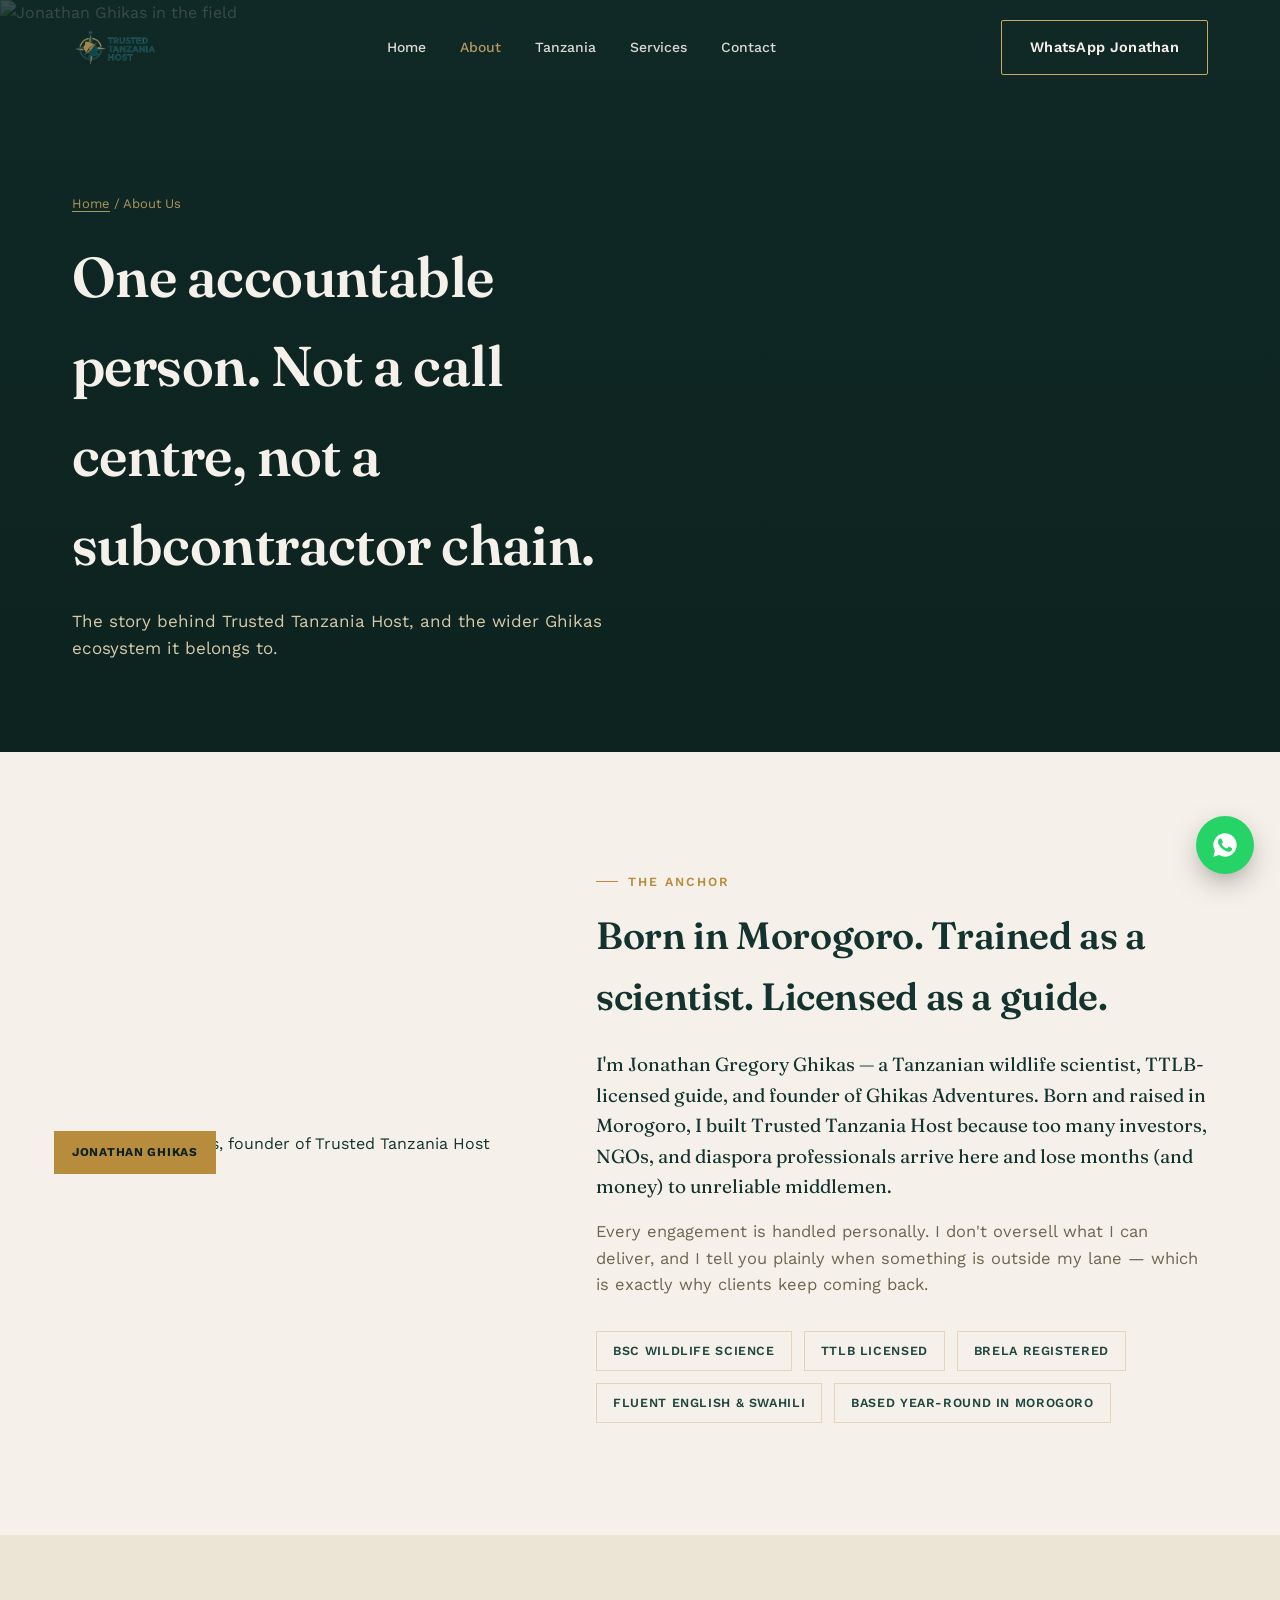
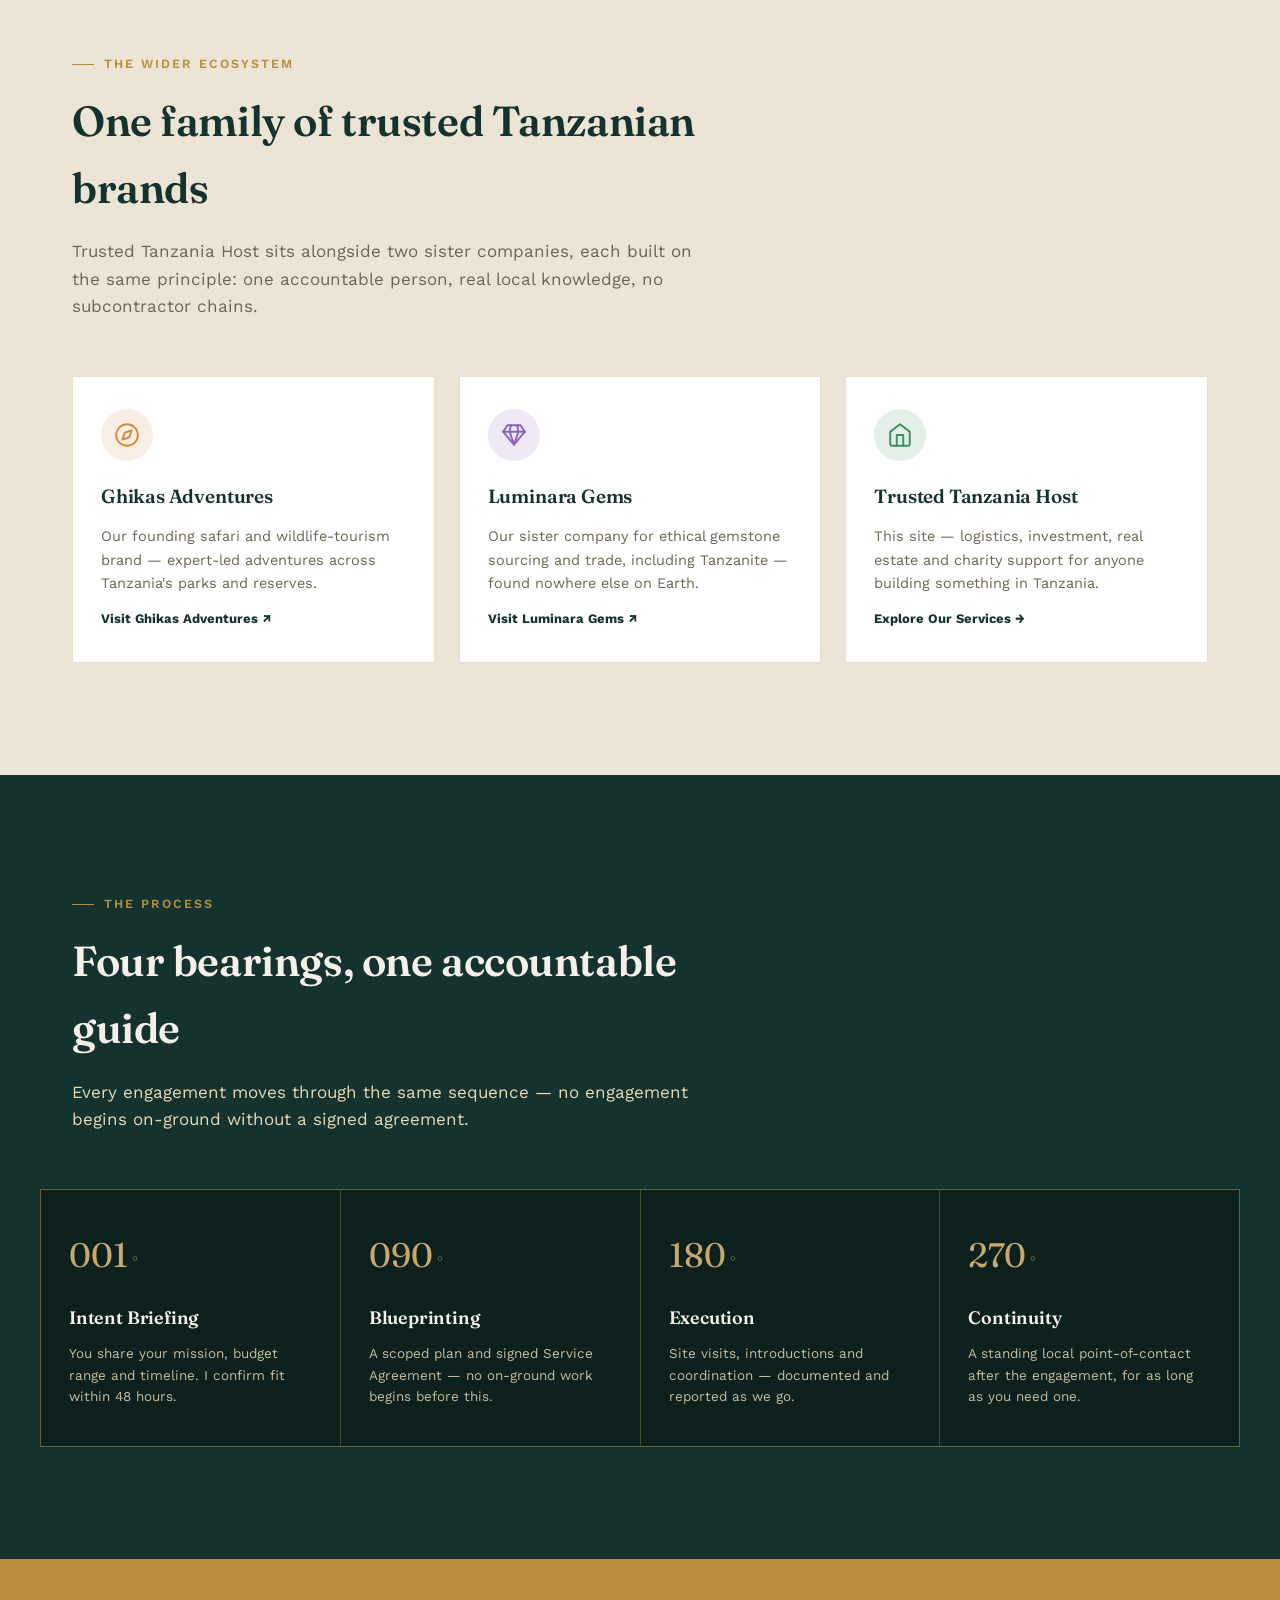
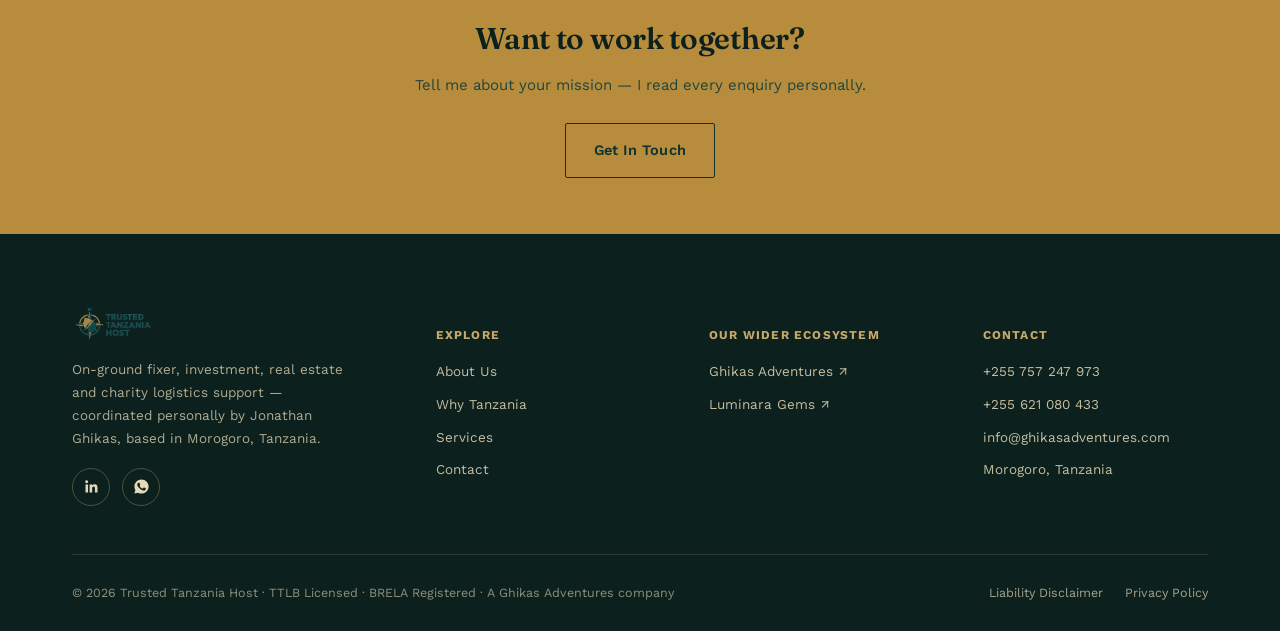
==== about.html @ 5deb57b3 "Add files via upload" ====
<!DOCTYPE html>
<html lang="en">
<head>
<meta charset="UTF-8">
<meta name="viewport" content="width=device-width, initial-scale=1.0">
<title>About Us | Trusted Tanzania Host</title>
<meta name="description" content="Meet Jonathan Ghikas — BSc Wildlife Science, TTLB licensed guide, and founder of Trusted Tanzania Host, Ghikas Adventures and Luminara Gems.">
<link rel="canonical" href="https://tanzaniahost.ghikasadventures.com/about.html">
<meta name="theme-color" content="#14332F">
<link rel="icon" href="favicon.png" type="image/png">
<link rel="apple-touch-icon" href="apple-touch-icon.png">
<link rel="preconnect" href="https://fonts.googleapis.com">
<link rel="preconnect" href="https://fonts.gstatic.com" crossorigin>
<link href="https://fonts.googleapis.com/css2?family=Fraunces:ital,opsz,wght@0,9..144,400;0,9..144,500;0,9..144,600;0,9..144,700;1,9..144,500&family=Work+Sans:wght@400;500;600;700&display=swap" rel="stylesheet">
<link rel="stylesheet" href="styles.css">
</head>
<body>

<header class="site-header" id="siteHeader">
  <div class="wrap">
    <a href="index.html" class="brand">
      <img src="logo-full.png" alt="Trusted Tanzania Host">
    </a>
    <nav class="nav-links" id="navLinks">
      <a href="index.html">Home</a>
      <a href="about.html" class="is-active">About</a>
      <a href="tanzania.html">Tanzania</a>
      <a href="services.html">Services</a>
      <a href="contact.html">Contact</a>
    </nav>
    <div class="header-cta">
      <a class="btn btn-outline" href="https://wa.me/255757247973?text=Hi%20Jonathan%2C%20I%27d%20like%20to%20discuss%20a%20project%20in%20Tanzania." target="_blank" rel="noopener">WhatsApp Jonathan</a>
      <button class="nav-toggle" id="navToggle" aria-label="Toggle menu" aria-expanded="false"></button>
    </div>
  </div>
</header>

<section class="page-hero">
  <div class="page-hero-media"><img src="https://i.postimg.cc/TYzp4x2c/image-45.jpg" alt="Jonathan Ghikas in the field"></div>
  <div class="wrap">
    <span class="breadcrumb"><a href="index.html">Home</a> / About Us</span>
    <h1>One accountable person. Not a call centre, not a subcontractor chain.</h1>
    <p>The story behind Trusted Tanzania Host, and the wider Ghikas ecosystem it belongs to.</p>
  </div>
</section>

<section class="section" id="about">
  <div class="wrap about-grid">
    <div class="about-photo reveal">
      <img src="https://i.postimg.cc/TYzp4x2c/image-45.jpg" alt="Jonathan Ghikas, founder of Trusted Tanzania Host">
      <span class="frame-tag">Jonathan Ghikas</span>
    </div>
    <div class="about-copy reveal">
      <span class="eyebrow">The Anchor</span>
      <h2 style="margin-top:14px; font-size:clamp(26px,3.4vw,38px);">Born in Morogoro. Trained as a scientist. Licensed as a guide.</h2>
      <p style="margin-top:22px;">I'm Jonathan Gregory Ghikas — a Tanzanian wildlife scientist, TTLB-licensed guide, and founder of Ghikas Adventures. Born and raised in Morogoro, I built Trusted Tanzania Host because too many investors, NGOs, and diaspora professionals arrive here and lose months (and money) to unreliable middlemen.</p>
      <p>Every engagement is handled personally. I don't oversell what I can deliver, and I tell you plainly when something is outside my lane — which is exactly why clients keep coming back.</p>
      <ul class="credential-list">
        <li>BSc Wildlife Science</li>
        <li>TTLB Licensed</li>
        <li>BRELA Registered</li>
        <li>Fluent English &amp; Swahili</li>
        <li>Based Year-Round in Morogoro</li>
      </ul>
    </div>
  </div>
</section>

<section class="section section--dim">
  <div class="wrap">
    <div class="section-head reveal">
      <span class="eyebrow">The Wider Ecosystem</span>
      <h2>One family of trusted Tanzanian brands</h2>
      <p>Trusted Tanzania Host sits alongside two sister companies, each built on the same principle: one accountable person, real local knowledge, no subcontractor chains.</p>
    </div>
    <div class="ecosystem-grid reveal">
      <div class="eco-card">
        <div class="icon-badge c-explorer"><svg viewBox="0 0 24 24" fill="none" stroke="currentColor" stroke-width="1.8" stroke-linecap="round" stroke-linejoin="round"><circle cx="12" cy="12" r="10"/><polygon points="16.24 7.76 14.12 14.12 7.76 16.24 9.88 9.88 16.24 7.76"/></svg></div>
        <h4>Ghikas Adventures</h4>
        <p>Our founding safari and wildlife-tourism brand — expert-led adventures across Tanzania's parks and reserves.</p>
        <a href="https://ghikasadventures.com/" target="_blank" rel="noopener">Visit Ghikas Adventures ↗</a>
      </div>
      <div class="eco-card">
        <div class="icon-badge c-minerals"><svg viewBox="0 0 24 24" fill="none" stroke="currentColor" stroke-width="1.8" stroke-linecap="round" stroke-linejoin="round"><path d="M6 3h12l4 6-10 12L2 9z"/><path d="M2 9h20"/><path d="M9 3 8 9l4 12 4-12-1-6"/></svg></div>
        <h4>Luminara Gems</h4>
        <p>Our sister company for ethical gemstone sourcing and trade, including Tanzanite — found nowhere else on Earth.</p>
        <a href="https://luminara.ghikasadventures.com/" target="_blank" rel="noopener">Visit Luminara Gems ↗</a>
      </div>
      <div class="eco-card">
        <div class="icon-badge c-realestate"><svg viewBox="0 0 24 24" fill="none" stroke="currentColor" stroke-width="1.8" stroke-linecap="round" stroke-linejoin="round"><path d="M3 9l9-7 9 7v11a2 2 0 0 1-2 2H5a2 2 0 0 1-2-2z"/><polyline points="9 22 9 12 15 12 15 22"/></svg></div>
        <h4>Trusted Tanzania Host</h4>
        <p>This site — logistics, investment, real estate and charity support for anyone building something in Tanzania.</p>
        <a href="services.html">Explore Our Services →</a>
      </div>
    </div>
  </div>
</section>

<section class="section section--dark" id="how-it-works">
  <div class="wrap">
    <div class="section-head reveal">
      <span class="eyebrow">The Process</span>
      <h2>Four bearings, one accountable guide</h2>
      <p>Every engagement moves through the same sequence — no engagement begins on-ground without a signed agreement.</p>
    </div>
  </div>
  <div class="wrap" style="padding:0;">
    <div class="bearings reveal">
      <div class="bearing">
        <span class="deg">001<span>°</span></span>
        <div>
          <h4>Intent Briefing</h4>
          <p>You share your mission, budget range and timeline. I confirm fit within 48 hours.</p>
        </div>
      </div>
      <div class="bearing">
        <span class="deg">090<span>°</span></span>
        <div>
          <h4>Blueprinting</h4>
          <p>A scoped plan and signed Service Agreement — no on-ground work begins before this.</p>
        </div>
      </div>
      <div class="bearing">
        <span class="deg">180<span>°</span></span>
        <div>
          <h4>Execution</h4>
          <p>Site visits, introductions and coordination — documented and reported as we go.</p>
        </div>
      </div>
      <div class="bearing">
        <span class="deg">270<span>°</span></span>
        <div>
          <h4>Continuity</h4>
          <p>A standing local point-of-contact after the engagement, for as long as you need one.</p>
        </div>
      </div>
    </div>
  </div>
</section>

<section class="cta-band">
  <div class="wrap">
    <h3>Want to work together?</h3>
    <p>Tell me about your mission — I read every enquiry personally.</p>
    <div class="btn-row">
      <a class="btn btn-outline-dark" href="contact.html">Get In Touch</a>
    </div>
  </div>
</section>

<footer class="site-footer">
  <div class="wrap">
    <div class="footer-top">
      <div class="footer-brand">
        <img src="logo-full.png" alt="Trusted Tanzania Host">
        <p>On-ground fixer, investment, real estate and charity logistics support — coordinated personally by Jonathan Ghikas, based in Morogoro, Tanzania.</p>
        <div class="footer-social">
          <a href="https://www.linkedin.com/in/jonathan-ghikas-509592190?utm_source=share_via&utm_content=profile&utm_medium=member_android" target="_blank" rel="noopener" aria-label="LinkedIn">
            <svg width="17" height="17" viewBox="0 0 24 24" fill="currentColor"><path d="M20.45 20.45h-3.56v-5.57c0-1.33-.02-3.04-1.85-3.04-1.86 0-2.14 1.45-2.14 2.94v5.67H9.34V9h3.41v1.56h.05c.48-.9 1.64-1.85 3.38-1.85 3.6 0 4.27 2.37 4.27 5.46v6.28zM5.34 7.43a2.07 2.07 0 1 1 0-4.13 2.07 2.07 0 0 1 0 4.13zM7.12 20.45H3.56V9h3.56v11.45z"/></svg>
          </a>
          <a href="https://wa.me/255757247973" target="_blank" rel="noopener" aria-label="WhatsApp">
            <svg width="17" height="17" viewBox="0 0 24 24" fill="currentColor"><path d="M12.02 2C6.5 2 2 6.5 2 12.02c0 1.85.5 3.58 1.36 5.07L2 22l5.06-1.33a10 10 0 0 0 4.96 1.32h.01c5.52 0 10-4.5 10-10.02C22.02 6.5 17.53 2 12.02 2zm5.87 14.3c-.25.7-1.45 1.36-1.99 1.4-.5.05-1.16.07-1.87-.12-.43-.12-.98-.3-1.7-.6-2.98-1.28-4.92-4.28-5.07-4.48-.15-.2-1.22-1.62-1.22-3.1 0-1.47.77-2.2 1.05-2.5.28-.3.6-.37.8-.37h.58c.18 0 .43-.07.67.51.25.6.85 2.08.92 2.24.07.15.12.33.02.53-.1.2-.15.32-.3.5-.15.17-.3.38-.44.5-.15.15-.3.3-.13.6.17.3.75 1.24 1.63 2 1.12.99 2.07 1.3 2.37 1.45.3.15.47.12.65-.07.17-.2.75-.87.95-1.17.2-.3.4-.25.65-.15.28.1 1.75.83 2.05 1 .3.15.5.22.57.35.07.13.07.75-.18 1.45z"/></svg>
          </a>
        </div>
      </div>
      <div class="footer-col">
        <h5>Explore</h5>
        <ul>
          <li><a href="about.html">About Us</a></li>
          <li><a href="tanzania.html">Why Tanzania</a></li>
          <li><a href="services.html">Services</a></li>
          <li><a href="contact.html">Contact</a></li>
        </ul>
      </div>
      <div class="footer-col">
        <h5>Our Wider Ecosystem</h5>
        <ul>
          <li><a href="https://ghikasadventures.com/" target="_blank" rel="noopener">Ghikas Adventures ↗</a></li>
          <li><a href="https://luminara.ghikasadventures.com/" target="_blank" rel="noopener">Luminara Gems ↗</a></li>
        </ul>
      </div>
      <div class="footer-col">
        <h5>Contact</h5>
        <ul>
          <li><a href="https://wa.me/255757247973">+255 757 247 973</a></li>
          <li><a href="tel:+255621080433">+255 621 080 433</a></li>
          <li><a href="mailto:info@ghikasadventures.com">info@ghikasadventures.com</a></li>
          <li>Morogoro, Tanzania</li>
        </ul>
      </div>
    </div>
    <div class="footer-bottom">
      <p>© <span id="year"></span> Trusted Tanzania Host · TTLB Licensed · BRELA Registered · A Ghikas Adventures company</p>
      <div class="footer-legal">
        <a href="disclaimer.html">Liability Disclaimer</a>
        <a href="privacy.html">Privacy Policy</a>
      </div>
    </div>
  </div>
</footer>

<a class="wa-fab" href="https://wa.me/255757247973?text=Hi%20Jonathan%2C%20I%27d%20like%20to%20discuss%20a%20project%20in%20Tanzania." target="_blank" rel="noopener" aria-label="Chat on WhatsApp">
  <svg width="28" height="28" viewBox="0 0 24 24" fill="#fff"><path d="M12.02 2C6.5 2 2 6.5 2 12.02c0 1.85.5 3.58 1.36 5.07L2 22l5.06-1.33a10 10 0 0 0 4.96 1.32h.01c5.52 0 10-4.5 10-10.02C22.02 6.5 17.53 2 12.02 2zm5.87 14.3c-.25.7-1.45 1.36-1.99 1.4-.5.05-1.16.07-1.87-.12-.43-.12-.98-.3-1.7-.6-2.98-1.28-4.92-4.28-5.07-4.48-.15-.2-1.22-1.62-1.22-3.1 0-1.47.77-2.2 1.05-2.5.28-.3.6-.37.8-.37h.58c.18 0 .43-.07.67.51.25.6.85 2.08.92 2.24.07.15.12.33.02.53-.1.2-.15.32-.3.5-.15.17-.3.38-.44.5-.15.15-.3.3-.13.6.17.3.75 1.24 1.63 2 1.12.99 2.07 1.3 2.37 1.45.3.15.47.12.65-.07.17-.2.75-.87.95-1.17.2-.3.4-.25.65-.15.28.1 1.75.83 2.05 1 .3.15.5.22.57.35.07.13.07.75-.18 1.45z"/></svg>
</a>

<script src="main.js"></script>
</body>
</html>
---- styles.css ----
/* ============================================================
   TRUSTED TANZANIA HOST — Design tokens
   Signature: compass bearings + topographic contour motif
   ============================================================ */
:root{
  --ink:#14332F;
  --ink-dark:#0C211E;
  --ink-soft:#1F453F;
  --gold:#B88C3D;
  --gold-soft:#C9A869;
  --gold-pale:#E7D9B8;
  --cream:#F5F1EA;
  --cream-dim:#ECE5D5;
  --stone:#6C6650;
  --stone-dim:#8C8672;
  --white:#FFFFFF;
  --line: rgba(184,140,61,0.28);
  --shadow: 0 20px 60px -25px rgba(12,33,30,0.35);
  --radius: 2px;
  --maxw: 1200px;
  --serif: "Fraunces", "Iowan Old Style", Georgia, serif;
  --sans: "Work Sans", "Helvetica Neue", Arial, sans-serif;
  /* colourful service accents */
  --c-charity:#C1544C;
  --c-invest:#3B7EA1;
  --c-realestate:#3F8F5F;
  --c-minerals:#8A63B8;
  --c-explorer:#D68A3C;
  --c-tourism:#2FA6A0;
}

*,*::before,*::after{box-sizing:border-box;}
html{scroll-behavior:smooth;}
@media (prefers-reduced-motion: reduce){
  html{scroll-behavior:auto;}
  *{animation-duration:0.01ms !important; animation-iteration-count:1 !important; transition-duration:0.01ms !important; scroll-behavior:auto !important;}
}
body{
  margin:0;
  font-family:var(--sans);
  color:var(--ink);
  background:var(--cream);
  line-height:1.6;
  font-size:16px;
  -webkit-font-smoothing:antialiased;
}
img{max-width:100%; display:block;}
a{color:inherit; text-decoration:none;}
h1,h2,h3,h4{font-family:var(--serif); margin:0; font-weight:600; letter-spacing:-0.01em; color:var(--ink);}
p{margin:0;}
ul{margin:0; padding:0; list-style:none;}
button{font-family:inherit; cursor:pointer;}
:focus-visible{outline:2px solid var(--gold); outline-offset:3px;}

.wrap{max-width:var(--maxw); margin:0 auto; padding:0 32px;}
@media (max-width:640px){ .wrap{padding:0 20px;} }

.eyebrow{
  font-family:var(--sans);
  font-size:12.5px;
  letter-spacing:0.16em;
  text-transform:uppercase;
  color:var(--gold);
  font-weight:600;
  display:inline-flex;
  align-items:center;
  gap:10px;
}
.eyebrow::before{content:""; width:22px; height:1px; background:var(--gold);}

.section{padding:112px 0;}
@media (max-width:768px){ .section{padding:72px 0;} }
.section--tight{padding:72px 0;}
.section--dark{background:var(--ink); color:var(--cream);}
.section--dark h2, .section--dark h3, .section--dark h4{color:var(--cream);}
.section--dim{background:var(--cream-dim);}

.section-head{max-width:640px; margin-bottom:56px;}
.section-head h2{font-size:clamp(28px,4vw,42px); margin-top:14px;}
.section-head p{margin-top:16px; color:var(--stone); font-size:17px;}
.section--dark .section-head p{color:var(--gold-pale);}

/* buttons */
.btn{
  display:inline-flex; align-items:center; gap:10px;
  padding:15px 28px;
  font-size:14.5px; font-weight:600; letter-spacing:0.02em;
  border-radius:var(--radius);
  border:1px solid transparent;
  transition:transform .25s ease, background .25s ease, border-color .25s ease, color .25s ease;
  white-space:nowrap;
}
.btn:hover{transform:translateY(-2px);}
.btn-gold{background:var(--gold); color:var(--ink-dark);}
.btn-gold:hover{background:var(--gold-soft);}
.btn-outline{border-color:var(--gold-soft); color:var(--cream);}
.btn-outline:hover{background:rgba(201,168,105,0.12);}
.btn-outline-dark{border-color:var(--ink); color:var(--ink);}
.btn-outline-dark:hover{background:rgba(20,51,47,0.06);}
.btn-block{width:100%; justify-content:center;}

/* ============ HEADER ============ */
.site-header{
  position:fixed; top:0; left:0; right:0; z-index:100;
  padding:20px 0;
  transition:background .3s ease, padding .3s ease, box-shadow .3s ease;
}
.site-header .wrap{display:flex; align-items:center; justify-content:space-between; gap:24px;}
.site-header.is-scrolled{background:rgba(20,51,47,0.96); backdrop-filter:blur(6px); padding:12px 0; box-shadow:0 8px 30px -15px rgba(0,0,0,0.4);}
.brand{display:flex; align-items:center; gap:12px;}
.brand img{height:38px; width:auto;}
.brand-text{font-family:var(--serif); font-size:15.5px; line-height:1.2; color:var(--cream); font-weight:600; letter-spacing:0.01em;}
.brand-text span{display:block; font-family:var(--sans); font-size:10px; letter-spacing:0.14em; color:var(--gold-soft); font-weight:600; margin-top:2px;}

.nav-links{display:flex; align-items:center; gap:34px;}
.nav-links a{font-size:14px; color:var(--cream); font-weight:500; opacity:0.88; transition:opacity .2s;}
.nav-links a:hover{opacity:1; color:var(--gold-soft);}
.header-cta{display:flex; align-items:center; gap:14px;}
.nav-toggle{display:none; background:none; border:none; padding:8px;}
.nav-toggle span, .nav-toggle::before, .nav-toggle::after{content:""; display:block; width:22px; height:2px; background:var(--cream); margin:5px 0; transition:.25s;}

@media (max-width:920px){
  .nav-links{
    position:fixed; inset:0 0 0 auto; width:min(320px,84vw); height:100vh;
    background:var(--ink); flex-direction:column; align-items:flex-start;
    padding:100px 32px 40px; gap:26px;
    transform:translateX(100%); transition:transform .35s ease;
  }
  .nav-links.is-open{transform:translateX(0);}
  .nav-toggle{display:block; z-index:120;}
  .header-cta .btn-outline{display:none;}
}

/* ============ HERO ============ */
.hero{
  position:relative; min-height:100vh; display:flex; align-items:flex-end;
  background:var(--ink);
  color:var(--cream);
  overflow:hidden;
  isolation:isolate;
}
.hero-media{position:absolute; inset:0; z-index:-2;}
.hero-media img{width:100%; height:100%; object-fit:cover; opacity:0.55;}
.hero::after{
  content:""; position:absolute; inset:0; z-index:-1;
  background:linear-gradient(180deg, rgba(12,33,30,0.35) 0%, rgba(12,33,30,0.55) 45%, rgba(12,33,30,0.94) 100%);
}
.hero-content{padding:180px 0 96px; width:100%;}
.hero-content .eyebrow{color:var(--gold-soft);}
.hero-content .eyebrow::before{background:var(--gold-soft);}
.hero h1{
  font-size:clamp(40px,6.4vw,76px);
  line-height:1.03;
  margin-top:22px;
  max-width:14ch;
  color:var(--cream);
}
.hero h1 em{font-style:italic; color:var(--gold-soft); font-weight:500;}
.hero-sub{margin-top:26px; max-width:520px; font-size:18px; color:var(--gold-pale); opacity:0.92;}
.hero-cta{display:flex; gap:16px; margin-top:38px; flex-wrap:wrap;}
.hero-trust{
  display:flex; flex-wrap:wrap; gap:14px 34px;
  margin-top:64px; padding-top:28px;
  border-top:1px solid rgba(201,168,105,0.25);
}
.hero-trust li{font-size:12.5px; letter-spacing:0.08em; text-transform:uppercase; color:var(--gold-pale); font-weight:600; opacity:0.85; display:flex; align-items:center; gap:8px;}
.hero-trust li::before{content:"✦"; color:var(--gold-soft); font-size:11px;}

/* compass mark decor */
.compass-mark{position:absolute; top:120px; right:-40px; width:280px; height:280px; opacity:0.14; z-index:-1;}
@media (max-width:768px){ .compass-mark{display:none;} }

/* ============ ABOUT ============ */
.about-grid{display:grid; grid-template-columns:0.85fr 1.15fr; gap:72px; align-items:center;}
@media (max-width:860px){ .about-grid{grid-template-columns:1fr; gap:40px;} }
.about-photo{position:relative;}
.about-photo img{border-radius:var(--radius); box-shadow:var(--shadow);}
.about-photo .frame-tag{
  position:absolute; bottom:-18px; left:-18px;
  background:var(--gold); color:var(--ink-dark);
  padding:12px 18px; font-size:12px; font-weight:700; letter-spacing:0.06em; text-transform:uppercase;
}
.about-copy p{color:var(--stone); font-size:16.5px; margin-bottom:18px;}
.about-copy p:first-of-type{font-size:19px; color:var(--ink); font-family:var(--serif);}
.credential-list{margin-top:32px; display:flex; flex-wrap:wrap; gap:12px;}
.credential-list li{
  border:1px solid var(--line); padding:9px 16px; font-size:12.5px;
  letter-spacing:0.05em; text-transform:uppercase; font-weight:600; color:var(--ink-soft);
}

/* ============ SERVICES GRID ============ */
.services-grid{display:grid; grid-template-columns:repeat(5,1fr); gap:1px; background:var(--line); border:1px solid var(--line);}
@media (max-width:980px){ .services-grid{grid-template-columns:repeat(2,1fr);} }
@media (max-width:560px){ .services-grid{grid-template-columns:1fr;} }
.service-tile{
  background:var(--cream); padding:36px 26px; min-height:220px;
  display:flex; flex-direction:column; justify-content:space-between;
  transition:background .25s ease;
}
.service-tile:hover{background:var(--white);}
.service-tile .tile-num{font-size:12px; color:var(--gold); font-weight:700; letter-spacing:0.08em;}
.service-tile h3{font-size:19px; margin-top:26px;}
.service-tile p{font-size:14px; color:var(--stone); margin-top:10px;}
.service-tile a{font-size:13px; font-weight:700; color:var(--ink); margin-top:18px; display:inline-flex; align-items:center; gap:6px;}
.service-tile a:hover{color:var(--gold);}

.detail-photo{
  width:100%; aspect-ratio:4/3; object-fit:cover;
  border-radius:var(--radius); margin-bottom:22px; box-shadow:var(--shadow);
}
/* ============ DETAIL SECTIONS ============ */
.detail{display:grid; grid-template-columns:0.9fr 1.4fr; gap:64px;}
@media (max-width:860px){ .detail{grid-template-columns:1fr; gap:32px;} }
.detail-aside{position:relative;}
.detail-aside .eyebrow{margin-bottom:16px;}
.detail-list li{
  padding:16px 0; border-top:1px solid var(--line); font-size:15.5px; color:var(--ink-soft);
  display:flex; gap:14px;
}
.detail-list li:last-child{border-bottom:1px solid var(--line);}
.detail-list li::before{content:"—"; color:var(--gold);}
.notice-box{
  margin-top:28px; padding:20px 22px; background:var(--cream-dim);
  border-left:3px solid var(--gold); font-size:13.5px; color:var(--stone);
}
.notice-box strong{color:var(--ink); display:block; margin-bottom:6px; font-size:13px; letter-spacing:0.04em; text-transform:uppercase;}
.notice-box a{color:var(--ink); text-decoration:underline; text-underline-offset:2px;}

/* ============ GALLERY / SLIDESHOW ============ */
.gallery{position:relative;}
.gallery-track{
  display:flex; gap:20px; overflow-x:auto; scroll-snap-type:x mandatory;
  padding-bottom:10px; -webkit-overflow-scrolling:touch;
  scrollbar-width:thin; scrollbar-color:var(--gold) transparent;
}
.gallery-track::-webkit-scrollbar{height:6px;}
.gallery-track::-webkit-scrollbar-thumb{background:var(--gold-soft);}
.gallery-slide{
  position:relative; flex:0 0 auto; width:min(78vw,420px); aspect-ratio:8/10;
  scroll-snap-align:start; overflow:hidden; border-radius:var(--radius);
}
.gallery-slide img{width:100%; height:100%; object-fit:cover; transition:transform .6s ease;}
.gallery-slide:hover img{transform:scale(1.05);}
.gallery-caption{
  position:absolute; left:0; right:0; bottom:0; padding:22px;
  background:linear-gradient(0deg, rgba(12,33,30,0.88) 0%, rgba(12,33,30,0) 70%);
  color:var(--cream);
}
.gallery-caption .tag{font-size:11px; letter-spacing:0.12em; text-transform:uppercase; color:var(--gold-soft); font-weight:700;}
.gallery-caption h4{color:var(--cream); font-size:20px; margin-top:6px;}
.gallery-nav{display:flex; gap:12px; margin-top:24px;}
.gallery-nav button{
  width:44px; height:44px; border-radius:50%; border:1px solid var(--line);
  background:transparent; display:flex; align-items:center; justify-content:center;
  font-size:16px; color:var(--ink); transition:.2s;
}
.gallery-nav button:hover{background:var(--gold); border-color:var(--gold); color:var(--ink-dark);}

/* ============ HOW IT WORKS — bearings ============ */
.bearings{display:grid; grid-template-columns:repeat(4,1fr); gap:1px; background:var(--line); border:1px solid var(--line); margin-top:8px;}
@media (max-width:860px){ .bearings{grid-template-columns:1fr 1fr;} }
@media (max-width:560px){ .bearings{grid-template-columns:1fr;} }
.bearing{background:var(--ink-dark); padding:38px 28px; min-height:250px; display:flex; flex-direction:column; justify-content:space-between;}
.bearing .deg{font-family:var(--serif); font-size:34px; color:var(--gold-soft);}
.bearing .deg span{font-size:15px; opacity:0.6; margin-left:4px;}
.bearing h4{color:var(--cream); font-size:18px; margin-top:22px;}
.bearing p{color:var(--gold-pale); font-size:13.5px; opacity:0.85; margin-top:10px;}

/* ============ REGIONS ============ */
.regions-list{display:grid; grid-template-columns:repeat(3,1fr); gap:28px 40px;}
@media (max-width:768px){ .regions-list{grid-template-columns:1fr 1fr;} }
@media (max-width:480px){ .regions-list{grid-template-columns:1fr;} }
.region-item{border-top:1px solid var(--line); padding-top:16px;}
.region-item h4{font-size:17px;}
.region-item p{font-size:13.5px; color:var(--stone); margin-top:6px;}
.region-item.primary{border-color:var(--gold);}
.region-item.primary h4::after{content:" ·"; color:var(--gold);}

/* ============ TESTIMONIALS ============ */
.testimonial-row{display:grid; grid-template-columns:repeat(2,1fr); gap:1px; background:var(--line); border:1px solid var(--line);}
@media (max-width:768px){ .testimonial-row{grid-template-columns:1fr;} }
.testimonial{background:var(--white); padding:40px 34px;}
.testimonial blockquote{font-family:var(--serif); font-size:19px; line-height:1.5; margin:0; color:var(--ink);}
.testimonial cite{display:block; margin-top:22px; font-style:normal; font-size:13px; color:var(--stone); letter-spacing:0.03em;}

/* ============ TRUST / DISCLAIMER STRIP ============ */
.trust-strip{
  background:var(--ink); color:var(--gold-pale); padding:48px 0;
}
.trust-strip .wrap{display:flex; gap:24px; align-items:flex-start;}
.trust-strip svg{flex:0 0 auto; margin-top:4px;}
.trust-strip p{font-size:14px; line-height:1.7; color:var(--gold-pale); opacity:0.85;}
.trust-strip a{text-decoration:underline; text-underline-offset:3px; color:var(--cream);}

/* ============ CONTACT / FORM ============ */
.contact-grid{display:grid; grid-template-columns:0.8fr 1.2fr; gap:64px;}
@media (max-width:900px){ .contact-grid{grid-template-columns:1fr; gap:40px;} }
.contact-info li{display:flex; gap:16px; padding:18px 0; border-top:1px solid var(--line);}
.contact-info li:last-child{border-bottom:1px solid var(--line);}
.contact-info .ico{font-size:18px;}
.contact-info .lbl{font-size:11.5px; text-transform:uppercase; letter-spacing:0.08em; color:var(--stone-dim); font-weight:700;}
.contact-info .val{font-size:15.5px; margin-top:3px; color:var(--ink);}
.contact-info a.val:hover{color:var(--gold);}

.form-grid{display:grid; grid-template-columns:1fr 1fr; gap:20px;}
@media (max-width:560px){ .form-grid{grid-template-columns:1fr;} }
.field{display:flex; flex-direction:column; gap:8px; margin-bottom:20px;}
.field.full{grid-column:1/-1;}
.field label{font-size:12.5px; text-transform:uppercase; letter-spacing:0.06em; font-weight:700; color:var(--ink-soft);}
.field input, .field select, .field textarea{
  border:1px solid var(--line); background:var(--white); padding:13px 14px;
  font-family:var(--sans); font-size:15px; color:var(--ink); border-radius:var(--radius);
  transition:border-color .2s;
}
.field input:focus, .field select:focus, .field textarea:focus{border-color:var(--gold); outline:none;}
.field textarea{resize:vertical; min-height:110px;}
.consent{
  display:flex; gap:12px; align-items:flex-start; padding:18px; background:var(--cream-dim);
  margin:6px 0 26px; font-size:13px; color:var(--stone); border-left:3px solid var(--gold);
}
.consent input{margin-top:3px;}
.form-actions{display:flex; gap:16px; flex-wrap:wrap; align-items:center;}
.form-note{font-size:12.5px; color:var(--stone-dim); margin-top:14px;}
#formStatus{font-size:13.5px; margin-top:14px; display:none;}
#formStatus.show{display:block;}

/* ============ FOOTER ============ */
.site-footer{background:var(--ink-dark); color:var(--gold-pale); padding:72px 0 28px;}
.footer-top{display:grid; grid-template-columns:1.4fr 1fr 1fr 1fr; gap:48px; padding-bottom:48px; border-bottom:1px solid rgba(201,168,105,0.18);}
@media (max-width:860px){ .footer-top{grid-template-columns:1fr 1fr; row-gap:36px;} }
@media (max-width:520px){ .footer-top{grid-template-columns:1fr;} }
.footer-brand img{height:36px; margin-bottom:16px;}
.footer-brand p{font-size:13.5px; opacity:0.75; max-width:280px; line-height:1.7;}
.footer-col h5{font-size:12px; text-transform:uppercase; letter-spacing:0.1em; color:var(--gold-soft); margin-bottom:16px; font-family:var(--sans); font-weight:700;}
.footer-col li{margin-bottom:11px; font-size:13.5px; opacity:0.85;}
.footer-col a:hover{color:var(--gold-soft); opacity:1;}
.footer-social{display:flex; gap:12px; margin-top:18px;}
.footer-social a{
  width:38px; height:38px; border:1px solid rgba(201,168,105,0.35); border-radius:50%;
  display:flex; align-items:center; justify-content:center; transition:.2s;
}
.footer-social a:hover{background:var(--gold); border-color:var(--gold); color:var(--ink-dark);}
.footer-bottom{display:flex; justify-content:space-between; align-items:center; padding-top:28px; flex-wrap:wrap; gap:14px;}
.footer-bottom p{font-size:12.5px; opacity:0.6;}
.footer-legal{display:flex; gap:22px;}
.footer-legal a{font-size:12.5px; opacity:0.7;}
.footer-legal a:hover{opacity:1;}

/* ============ WHATSAPP FAB ============ */
.wa-fab{
  position:fixed; bottom:26px; right:26px; z-index:90;
  width:58px; height:58px; border-radius:50%; background:#25D366;
  display:flex; align-items:center; justify-content:center;
  box-shadow:0 10px 30px -8px rgba(0,0,0,0.5);
  transition:transform .2s;
}
.wa-fab:hover{transform:scale(1.08);}

/* ============ REVEAL ANIMATION ============ */
.reveal{opacity:0; transform:translateY(22px); transition:opacity .7s ease, transform .7s ease;}
.reveal.is-visible{opacity:1; transform:translateY(0);}

/* ============ COLOURFUL ICON BADGES ============ */
.icon-badge{
  width:52px; height:52px; border-radius:50%;
  display:flex; align-items:center; justify-content:center;
  flex:0 0 auto;
}
.icon-badge svg{width:26px; height:26px;}
.icon-badge.c-charity{background:rgba(193,84,76,0.14); color:var(--c-charity);}
.icon-badge.c-invest{background:rgba(59,126,161,0.14); color:var(--c-invest);}
.icon-badge.c-realestate{background:rgba(63,143,95,0.14); color:var(--c-realestate);}
.icon-badge.c-minerals{background:rgba(138,99,184,0.14); color:var(--c-minerals);}
.icon-badge.c-explorer{background:rgba(214,138,60,0.14); color:var(--c-explorer);}
.icon-badge.c-tourism{background:rgba(47,166,160,0.14); color:var(--c-tourism);}
.service-tile .icon-badge{margin-bottom:18px;}

/* ============ PAGE HERO (interior pages) ============ */
.page-hero{
  position:relative; padding:190px 0 90px; color:var(--cream); background:var(--ink); overflow:hidden;
}
.page-hero-media{position:absolute; inset:0; z-index:0;}
.page-hero-media img{width:100%; height:100%; object-fit:cover; opacity:0.4;}
.page-hero::after{content:""; position:absolute; inset:0; z-index:0; background:linear-gradient(180deg, rgba(12,33,30,0.55) 0%, rgba(12,33,30,0.92) 100%);}
.page-hero .wrap{position:relative; z-index:1;}
.page-hero h1{font-size:clamp(34px,5vw,56px); color:var(--cream); margin-top:16px; max-width:16ch;}
.page-hero p{margin-top:18px; max-width:560px; font-size:17px; color:var(--gold-pale); opacity:0.92;}
.breadcrumb{font-size:13px; color:var(--gold-soft); opacity:0.85;}
.breadcrumb a{text-decoration:underline; text-underline-offset:3px;}

/* ============ ECOSYSTEM CARDS (About page) ============ */
.ecosystem-grid{display:grid; grid-template-columns:repeat(3,1fr); gap:24px;}
@media (max-width:860px){ .ecosystem-grid{grid-template-columns:1fr;} }
.eco-card{
  background:var(--white); border:1px solid var(--line); padding:32px 28px;
  display:flex; flex-direction:column; gap:14px; transition:transform .25s ease, box-shadow .25s ease;
}
.eco-card:hover{transform:translateY(-4px); box-shadow:var(--shadow);}
.eco-card h4{font-size:19px;}
.eco-card p{font-size:14.5px; color:var(--stone);}
.eco-card a{font-size:13px; font-weight:700; color:var(--ink); margin-top:auto;}
.eco-card a:hover{color:var(--gold);}
.eco-card .icon-badge{margin-bottom:6px;}

/* ============ TANZANIA HIGHLIGHTS GRID ============ */
.tz-grid{display:grid; grid-template-columns:repeat(3,1fr); gap:1px; background:var(--line); border:1px solid var(--line);}
@media (max-width:860px){ .tz-grid{grid-template-columns:1fr 1fr;} }
@media (max-width:560px){ .tz-grid{grid-template-columns:1fr;} }
.tz-tile{background:var(--white); padding:34px 26px;}
.tz-tile h4{font-size:18px; margin-top:16px;}
.tz-tile p{font-size:14px; color:var(--stone); margin-top:10px;}

.tz-photo-grid{display:grid; grid-template-columns:1.2fr 1fr; gap:20px;}
@media (max-width:768px){ .tz-photo-grid{grid-template-columns:1fr;} }
.tz-photo-grid img{width:100%; height:100%; object-fit:cover; border-radius:var(--radius);}
.tz-photo-stack{display:grid; gap:20px;}

/* active nav link */
.nav-links a.is-active{color:var(--gold-soft);}

/* full-width cta band */
.cta-band{background:var(--gold); padding:56px 0; text-align:center;}
.cta-band h3{font-size:clamp(22px,3vw,30px); color:var(--ink-dark);}
.cta-band p{color:var(--ink-soft); margin-top:10px; font-size:15px;}
.cta-band .btn-row{margin-top:26px; display:flex; gap:14px; justify-content:center; flex-wrap:wrap;}

/* map embed */
.map-embed{width:100%; height:340px; border:0; border-radius:var(--radius); filter:grayscale(0.15);}

/* ============ SIMPLE PAGES (disclaimer/privacy) ============ */
.legal-page{padding:160px 0 100px; max-width:760px; margin:0 auto;}
.legal-page h1{font-size:clamp(30px,4vw,44px); margin-bottom:8px;}
.legal-page .updated{color:var(--stone-dim); font-size:13px; margin-bottom:48px; display:block;}
.legal-page h2{font-size:20px; margin-top:40px; margin-bottom:14px;}
.legal-page p, .legal-page li{color:var(--stone); font-size:15.5px; line-height:1.75; margin-bottom:14px;}
.legal-page ul{padding-left:20px; list-style:disc;}
.legal-page a{color:var(--ink); text-decoration:underline;}
.back-link{display:inline-flex; align-items:center; gap:8px; margin-bottom:40px; font-size:14px; font-weight:600; color:var(--ink);}
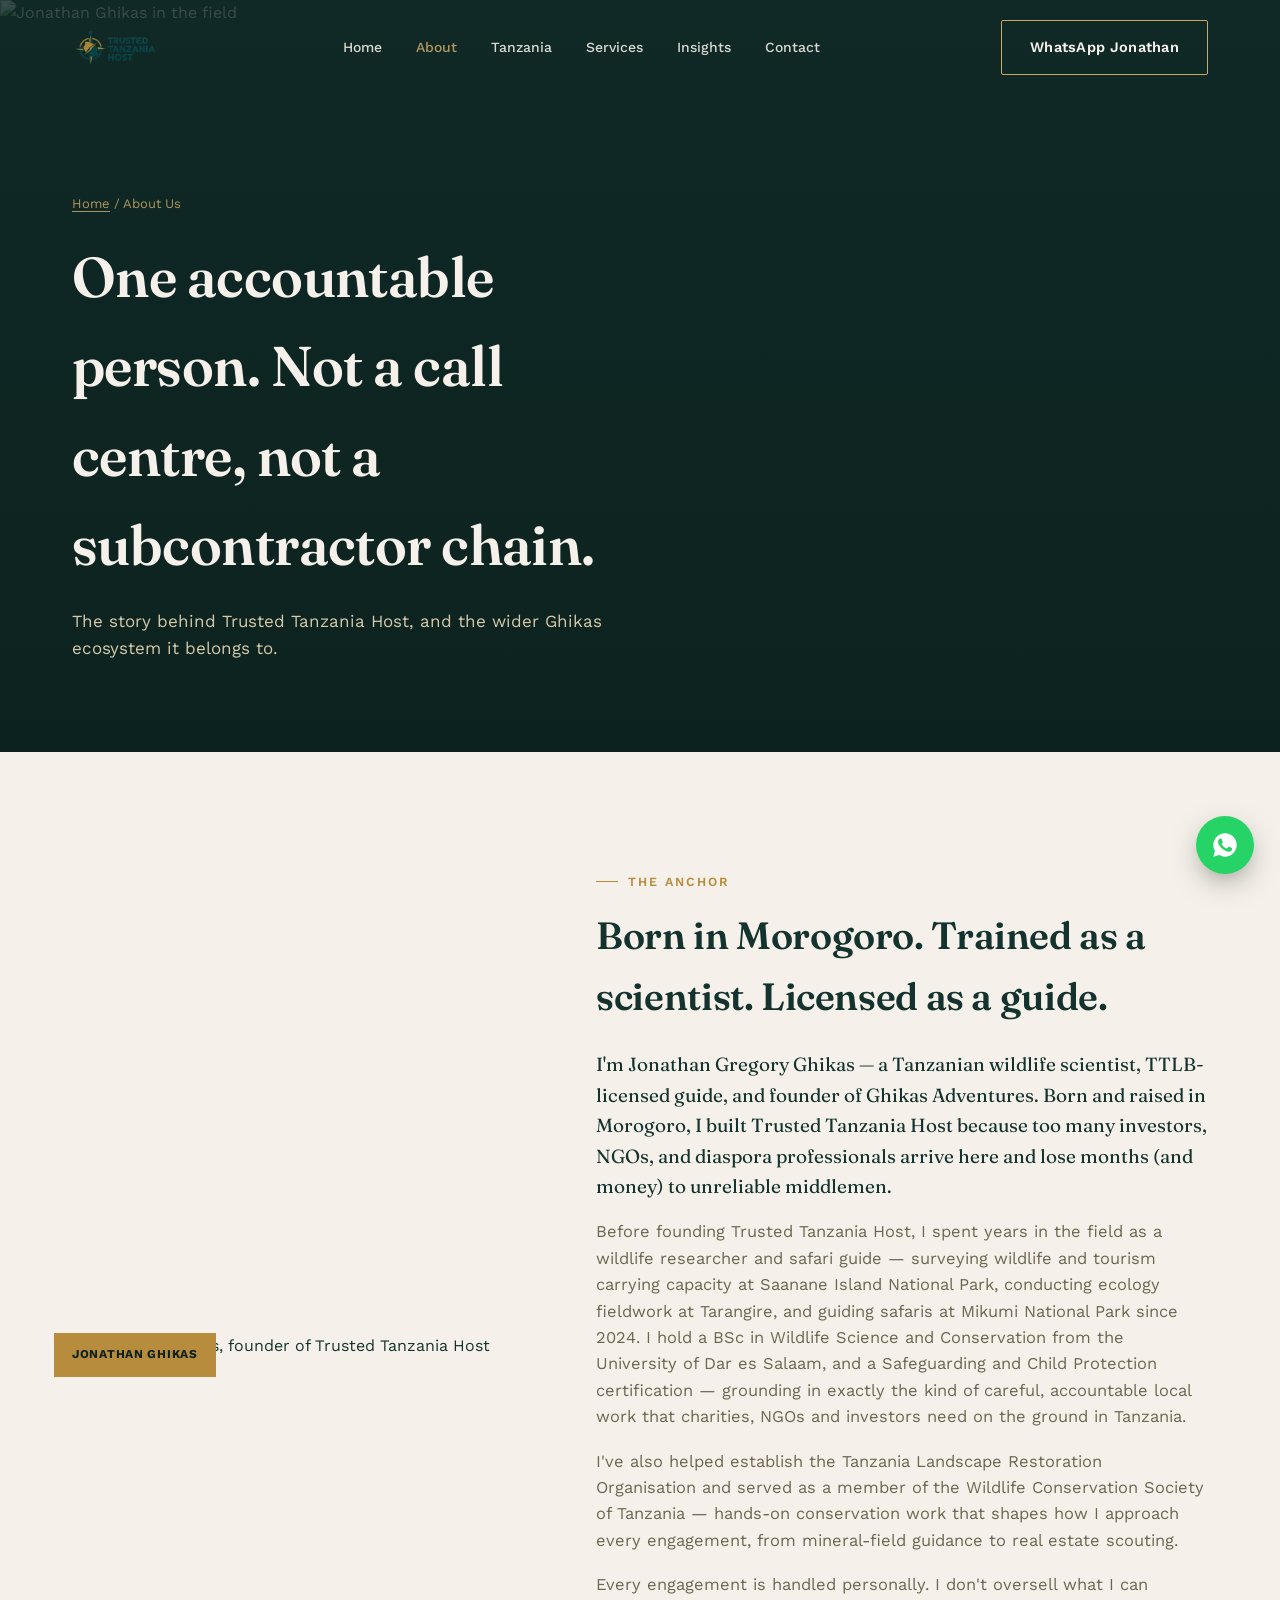
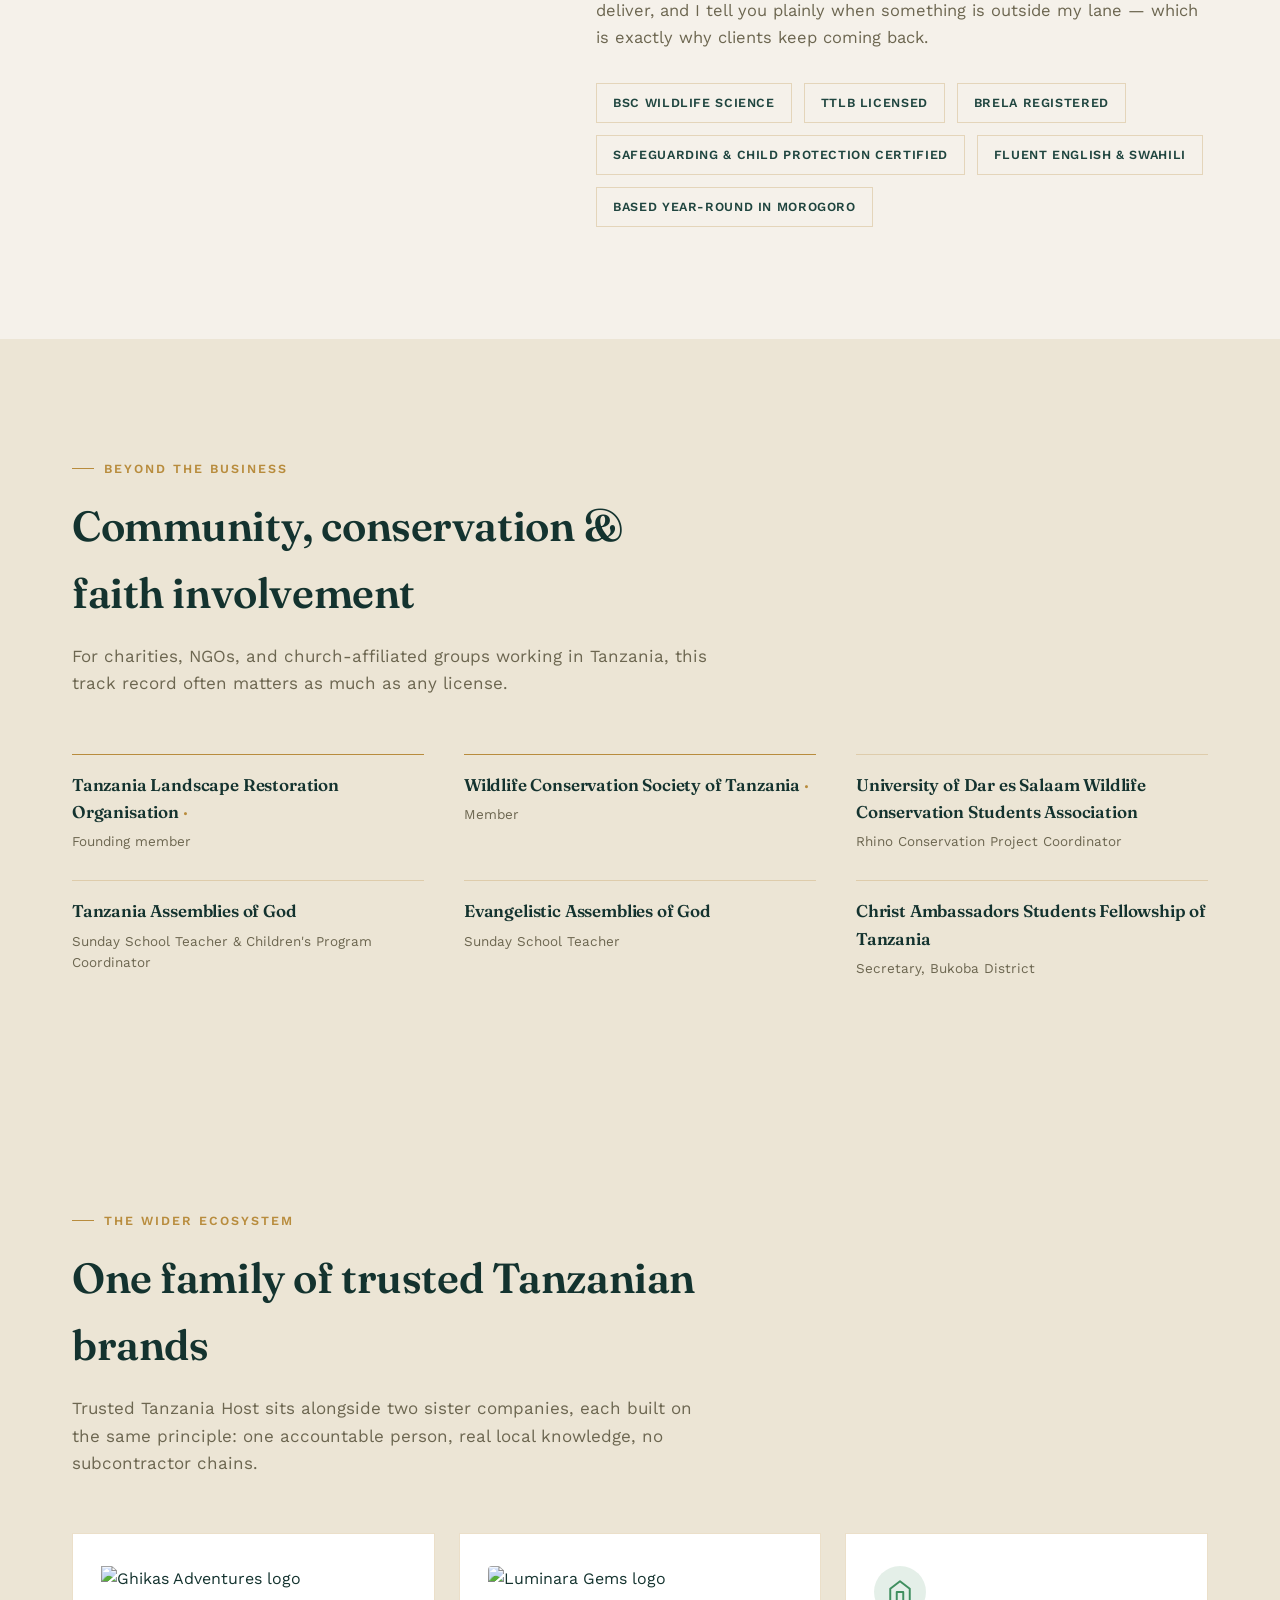
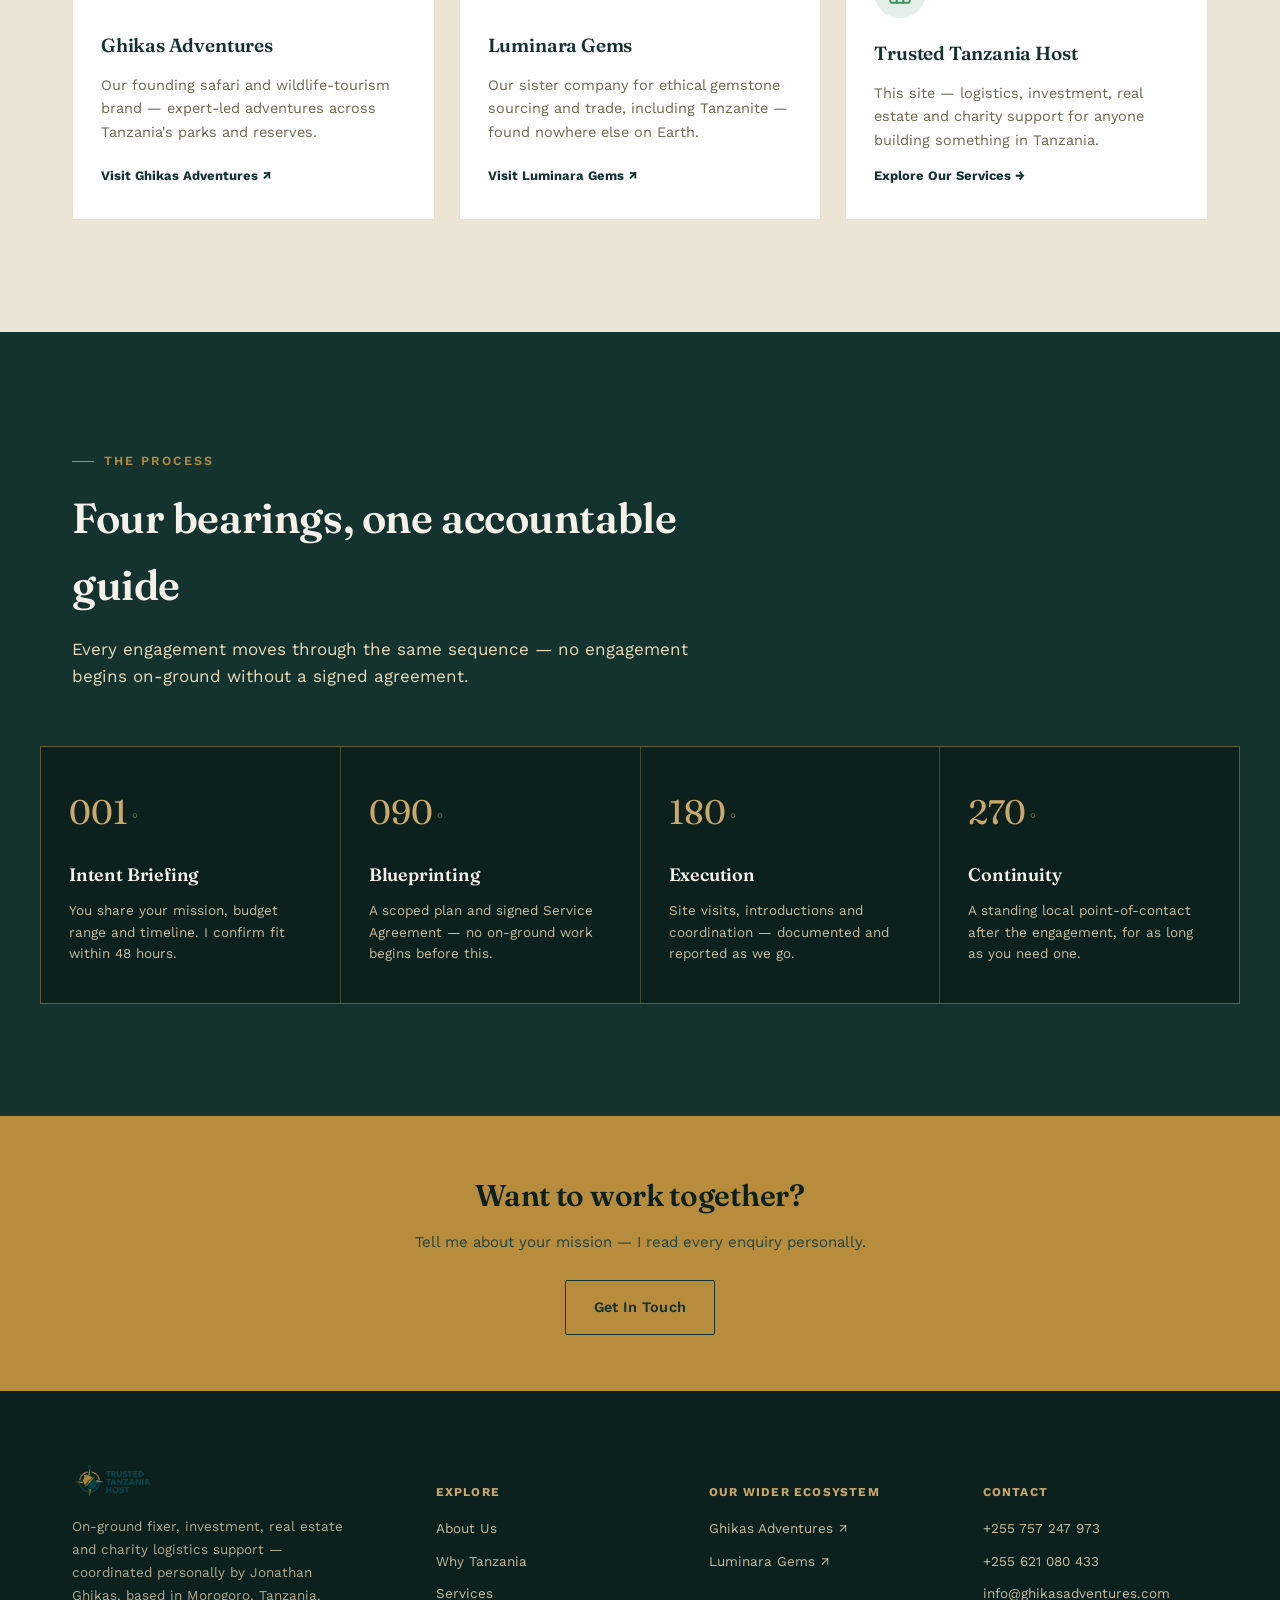
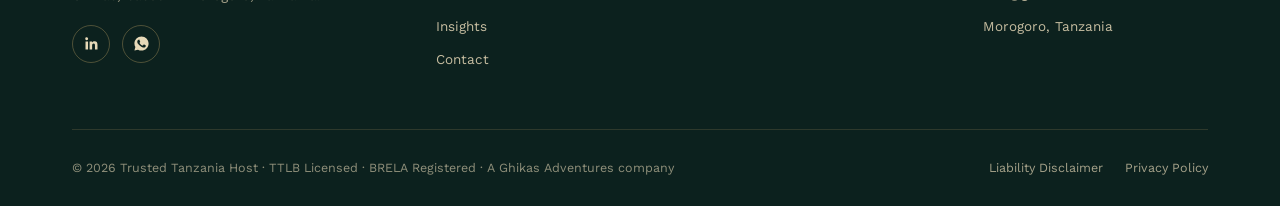
==== commit 543f67ef: "Add files via upload" ====
--- a/about.html
+++ b/about.html
@@ -26,6 +26,7 @@
       <a href="about.html" class="is-active">About</a>
       <a href="tanzania.html">Tanzania</a>
       <a href="services.html">Services</a>
+      <a href="insights.html">Insights</a>
       <a href="contact.html">Contact</a>
     </nav>
     <div class="header-cta">
@@ -54,14 +55,35 @@
       <span class="eyebrow">The Anchor</span>
       <h2 style="margin-top:14px; font-size:clamp(26px,3.4vw,38px);">Born in Morogoro. Trained as a scientist. Licensed as a guide.</h2>
       <p style="margin-top:22px;">I'm Jonathan Gregory Ghikas — a Tanzanian wildlife scientist, TTLB-licensed guide, and founder of Ghikas Adventures. Born and raised in Morogoro, I built Trusted Tanzania Host because too many investors, NGOs, and diaspora professionals arrive here and lose months (and money) to unreliable middlemen.</p>
+      <p>Before founding Trusted Tanzania Host, I spent years in the field as a wildlife researcher and safari guide — surveying wildlife and tourism carrying capacity at Saanane Island National Park, conducting ecology fieldwork at Tarangire, and guiding safaris at Mikumi National Park since 2024. I hold a BSc in Wildlife Science and Conservation from the University of Dar es Salaam, and a Safeguarding and Child Protection certification — grounding in exactly the kind of careful, accountable local work that charities, NGOs and investors need on the ground in Tanzania.</p>
+      <p>I've also helped establish the Tanzania Landscape Restoration Organisation and served as a member of the Wildlife Conservation Society of Tanzania — hands-on conservation work that shapes how I approach every engagement, from mineral-field guidance to real estate scouting.</p>
       <p>Every engagement is handled personally. I don't oversell what I can deliver, and I tell you plainly when something is outside my lane — which is exactly why clients keep coming back.</p>
       <ul class="credential-list">
         <li>BSc Wildlife Science</li>
         <li>TTLB Licensed</li>
         <li>BRELA Registered</li>
+        <li>Safeguarding &amp; Child Protection Certified</li>
         <li>Fluent English &amp; Swahili</li>
         <li>Based Year-Round in Morogoro</li>
       </ul>
+    </div>
+  </div>
+</section>
+
+<section class="section section--dim">
+  <div class="wrap">
+    <div class="section-head reveal">
+      <span class="eyebrow">Beyond the Business</span>
+      <h2>Community, conservation &amp; faith involvement</h2>
+      <p>For charities, NGOs, and church-affiliated groups working in Tanzania, this track record often matters as much as any license.</p>
+    </div>
+    <div class="regions-list reveal">
+      <div class="region-item primary"><h4>Tanzania Landscape Restoration Organisation</h4><p>Founding member</p></div>
+      <div class="region-item primary"><h4>Wildlife Conservation Society of Tanzania</h4><p>Member</p></div>
+      <div class="region-item"><h4>University of Dar es Salaam Wildlife Conservation Students Association</h4><p>Rhino Conservation Project Coordinator</p></div>
+      <div class="region-item"><h4>Tanzania Assemblies of God</h4><p>Sunday School Teacher &amp; Children's Program Coordinator</p></div>
+      <div class="region-item"><h4>Evangelistic Assemblies of God</h4><p>Sunday School Teacher</p></div>
+      <div class="region-item"><h4>Christ Ambassadors Students Fellowship of Tanzania</h4><p>Secretary, Bukoba District</p></div>
     </div>
   </div>
 </section>
@@ -75,13 +97,13 @@
     </div>
     <div class="ecosystem-grid reveal">
       <div class="eco-card">
-        <div class="icon-badge c-explorer"><svg viewBox="0 0 24 24" fill="none" stroke="currentColor" stroke-width="1.8" stroke-linecap="round" stroke-linejoin="round"><circle cx="12" cy="12" r="10"/><polygon points="16.24 7.76 14.12 14.12 7.76 16.24 9.88 9.88 16.24 7.76"/></svg></div>
+        <img src="https://i.postimg.cc/Y2bS20GB/a1e5b950-1bba-11f1-93b2-8f2322b87846.png" alt="Ghikas Adventures logo" style="height:44px; width:auto; object-fit:contain; margin-bottom:6px;">
         <h4>Ghikas Adventures</h4>
         <p>Our founding safari and wildlife-tourism brand — expert-led adventures across Tanzania's parks and reserves.</p>
         <a href="https://ghikasadventures.com/" target="_blank" rel="noopener">Visit Ghikas Adventures ↗</a>
       </div>
       <div class="eco-card">
-        <div class="icon-badge c-minerals"><svg viewBox="0 0 24 24" fill="none" stroke="currentColor" stroke-width="1.8" stroke-linecap="round" stroke-linejoin="round"><path d="M6 3h12l4 6-10 12L2 9z"/><path d="M2 9h20"/><path d="M9 3 8 9l4 12 4-12-1-6"/></svg></div>
+        <img src="https://i.postimg.cc/nLGJdSqc/image-10.jpg" alt="Luminara Gems logo" style="height:44px; width:auto; object-fit:contain; margin-bottom:6px; border-radius:4px;">
         <h4>Luminara Gems</h4>
         <p>Our sister company for ethical gemstone sourcing and trade, including Tanzanite — found nowhere else on Earth.</p>
         <a href="https://luminara.ghikasadventures.com/" target="_blank" rel="noopener">Visit Luminara Gems ↗</a>
@@ -169,6 +191,7 @@
           <li><a href="about.html">About Us</a></li>
           <li><a href="tanzania.html">Why Tanzania</a></li>
           <li><a href="services.html">Services</a></li>
+          <li><a href="insights.html">Insights</a></li>
           <li><a href="contact.html">Contact</a></li>
         </ul>
       </div>
--- a/styles.css
+++ b/styles.css
@@ -226,35 +226,32 @@
 .notice-box strong{color:var(--ink); display:block; margin-bottom:6px; font-size:13px; letter-spacing:0.04em; text-transform:uppercase;}
 .notice-box a{color:var(--ink); text-decoration:underline; text-underline-offset:2px;}
 
-/* ============ GALLERY / SLIDESHOW ============ */
-.gallery{position:relative;}
-.gallery-track{
-  display:flex; gap:20px; overflow-x:auto; scroll-snap-type:x mandatory;
-  padding-bottom:10px; -webkit-overflow-scrolling:touch;
-  scrollbar-width:thin; scrollbar-color:var(--gold) transparent;
-}
-.gallery-track::-webkit-scrollbar{height:6px;}
-.gallery-track::-webkit-scrollbar-thumb{background:var(--gold-soft);}
-.gallery-slide{
-  position:relative; flex:0 0 auto; width:min(78vw,420px); aspect-ratio:8/10;
-  scroll-snap-align:start; overflow:hidden; border-radius:var(--radius);
-}
-.gallery-slide img{width:100%; height:100%; object-fit:cover; transition:transform .6s ease;}
-.gallery-slide:hover img{transform:scale(1.05);}
-.gallery-caption{
-  position:absolute; left:0; right:0; bottom:0; padding:22px;
-  background:linear-gradient(0deg, rgba(12,33,30,0.88) 0%, rgba(12,33,30,0) 70%);
-  color:var(--cream);
-}
-.gallery-caption .tag{font-size:11px; letter-spacing:0.12em; text-transform:uppercase; color:var(--gold-soft); font-weight:700;}
-.gallery-caption h4{color:var(--cream); font-size:20px; margin-top:6px;}
-.gallery-nav{display:flex; gap:12px; margin-top:24px;}
-.gallery-nav button{
-  width:44px; height:44px; border-radius:50%; border:1px solid var(--line);
-  background:transparent; display:flex; align-items:center; justify-content:center;
-  font-size:16px; color:var(--ink); transition:.2s;
-}
-.gallery-nav button:hover{background:var(--gold); border-color:var(--gold); color:var(--ink-dark);}
+/* ============ GALLERY — AUTO CROSSFADE SPOTLIGHT ============ */
+.spotlight{position:relative;}
+.spotlight-frame{
+  position:relative; width:100%; max-width:820px; margin:0 auto;
+  aspect-ratio:16/10; border-radius:var(--radius); overflow:hidden; box-shadow:var(--shadow);
+  background:var(--ink-dark);
+}
+.spotlight-img{
+  position:absolute; inset:0; width:100%; height:100%; object-fit:cover;
+  opacity:0; transition:opacity 1.1s ease;
+}
+.spotlight-img.is-active{opacity:1;}
+.spotlight-caption{
+  position:absolute; left:0; right:0; bottom:0; padding:26px;
+  background:linear-gradient(0deg, rgba(12,33,30,0.9) 0%, rgba(12,33,30,0) 75%);
+  color:var(--cream); z-index:2;
+}
+.spotlight-caption .tag{font-size:11px; letter-spacing:0.12em; text-transform:uppercase; color:var(--gold-soft); font-weight:700;}
+.spotlight-caption h4{color:var(--cream); font-size:22px; margin-top:6px;}
+.spotlight-dots{display:flex; justify-content:center; gap:10px; margin-top:22px;}
+.spotlight-dots button{
+  width:10px; height:10px; border-radius:50%; border:1px solid var(--gold-soft);
+  background:transparent; padding:0; transition:.25s;
+}
+.spotlight-dots button.is-active{background:var(--gold-soft); width:26px; border-radius:6px;}
+
 
 /* ============ HOW IT WORKS — bearings ============ */
 .bearings{display:grid; grid-template-columns:repeat(4,1fr); gap:1px; background:var(--line); border:1px solid var(--line); margin-top:8px;}
